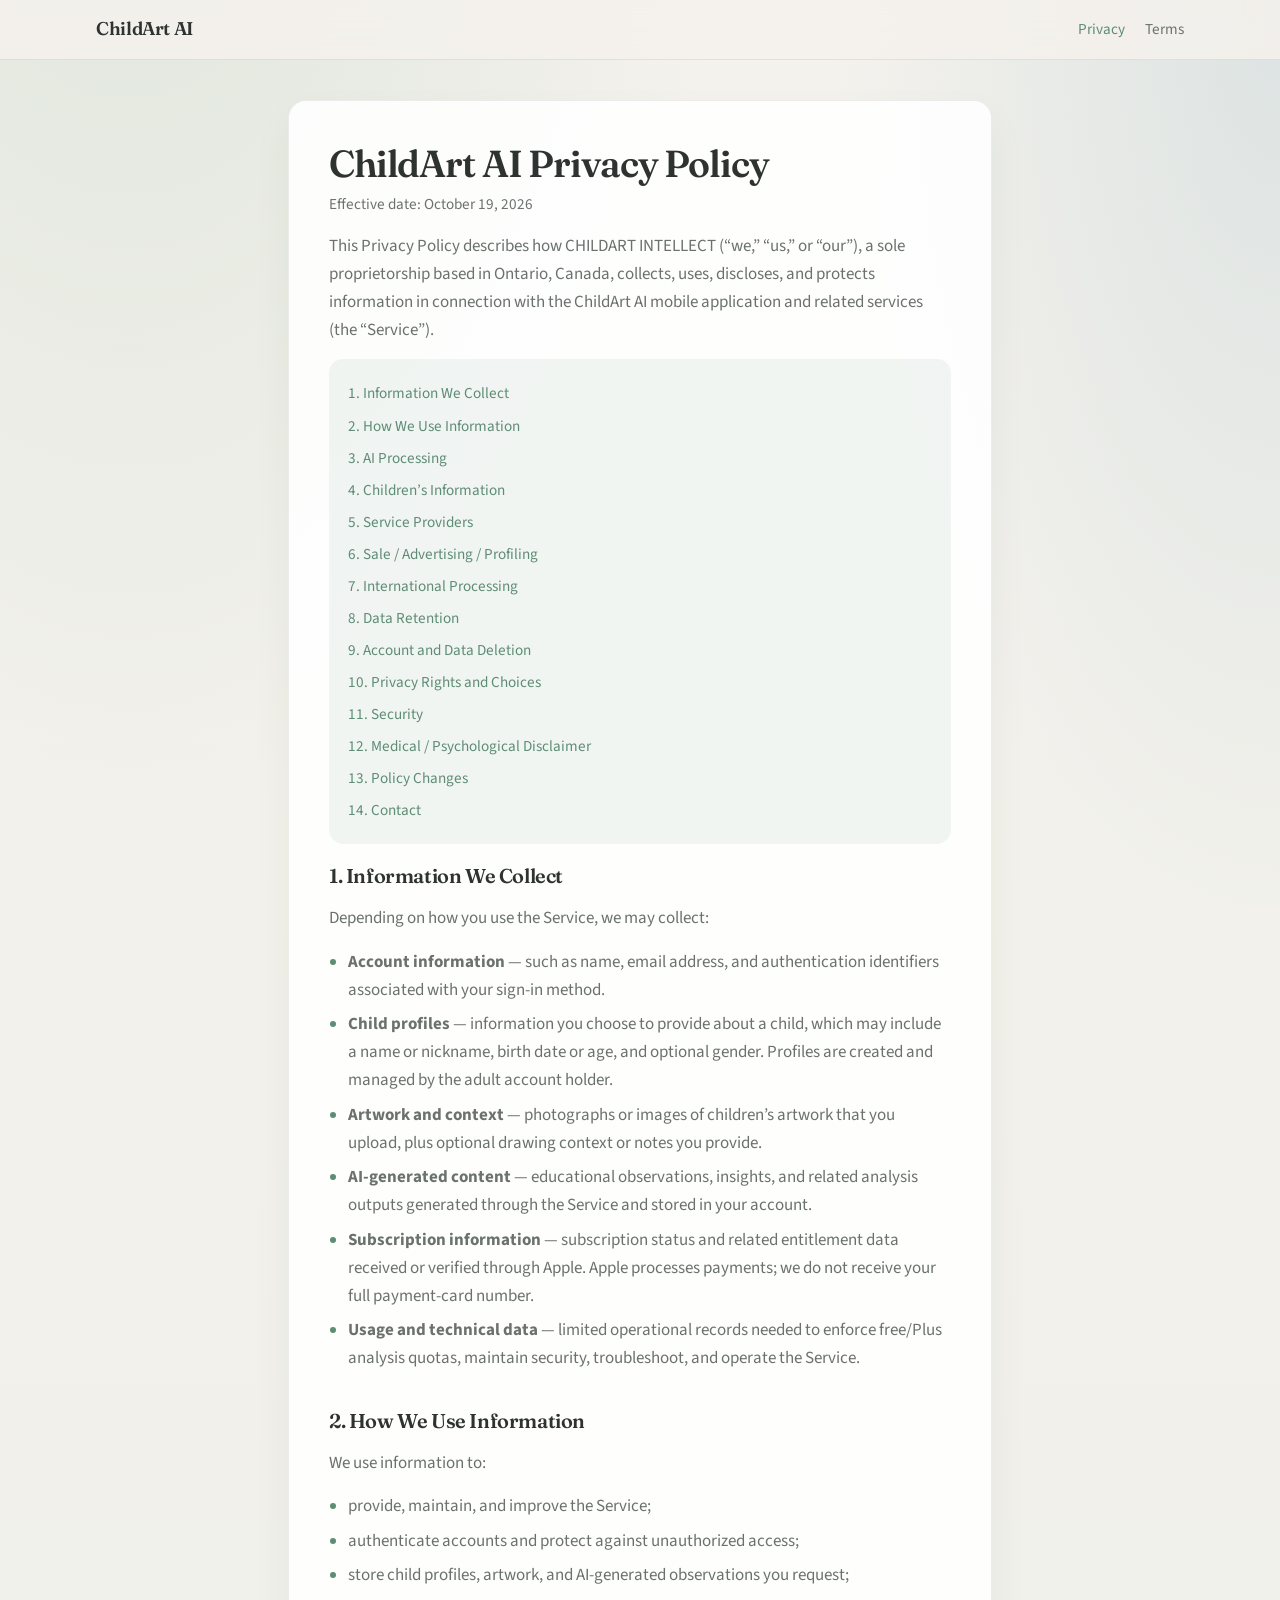
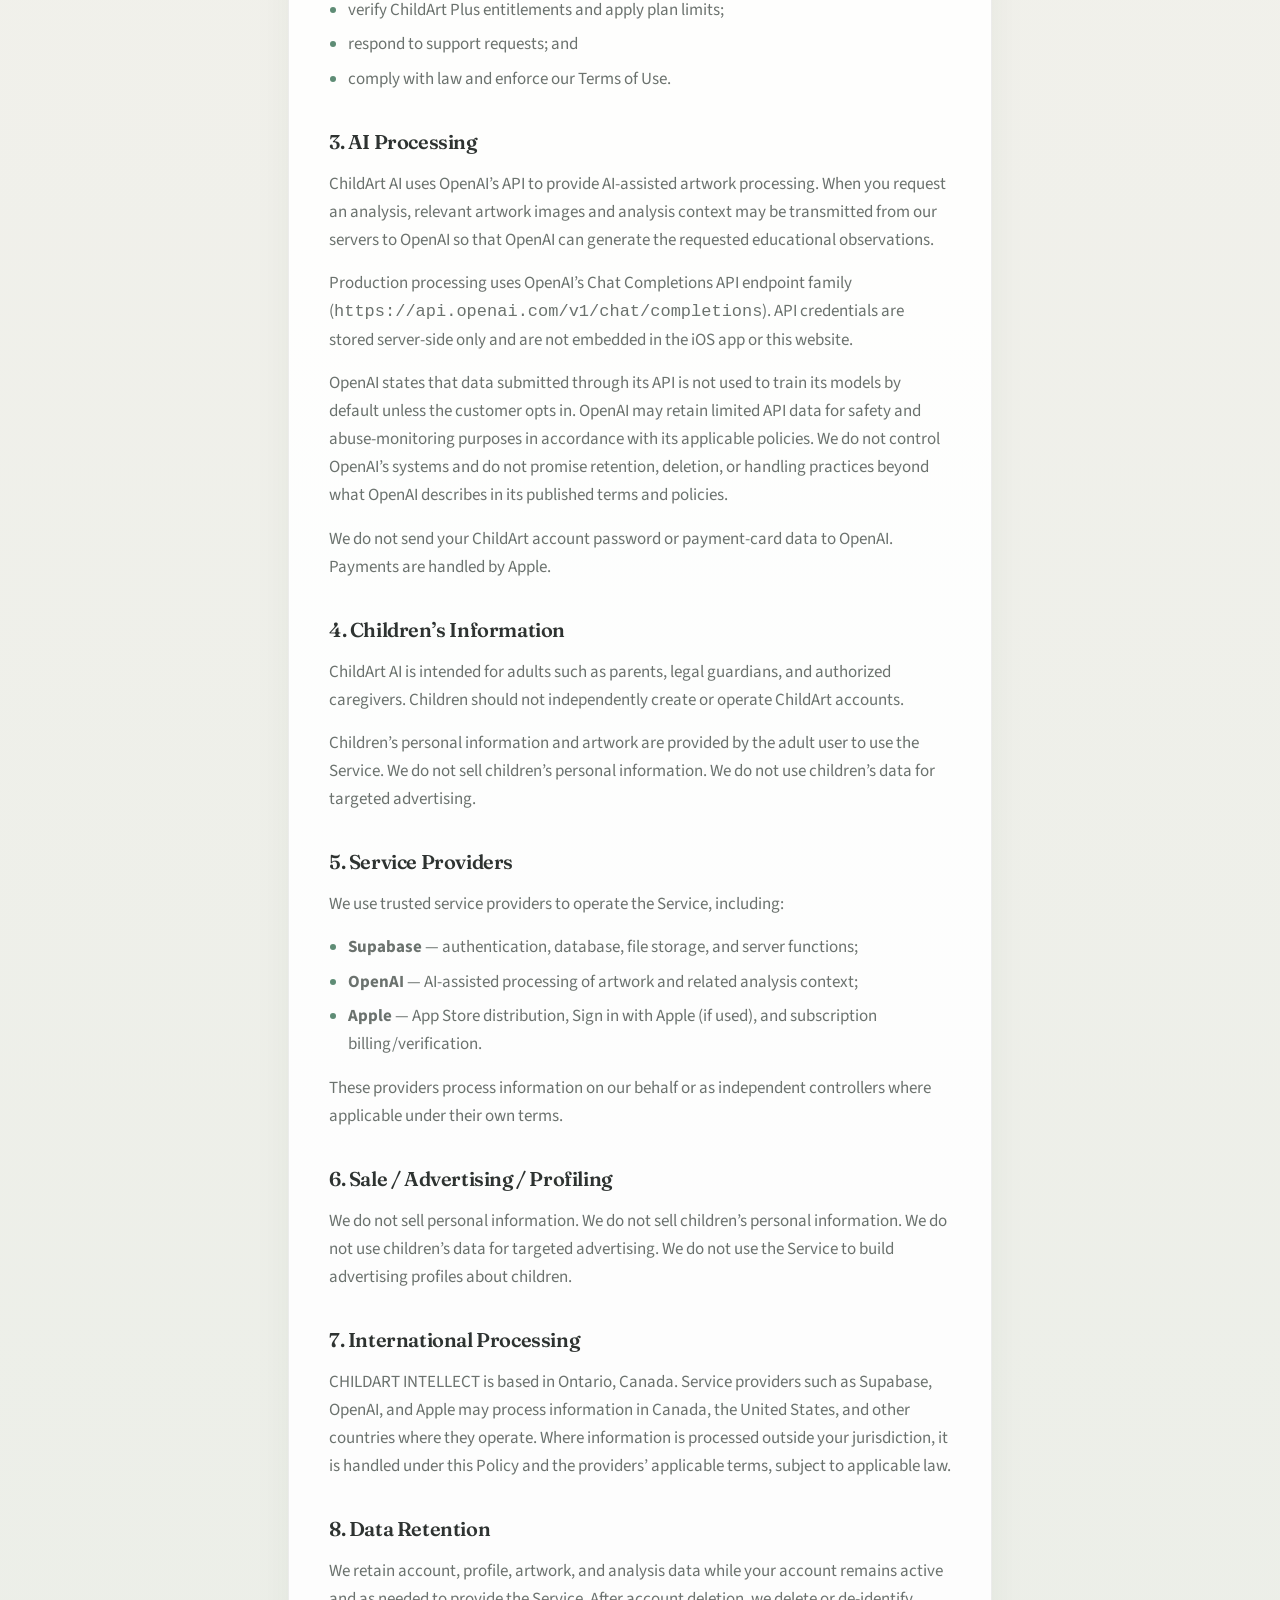
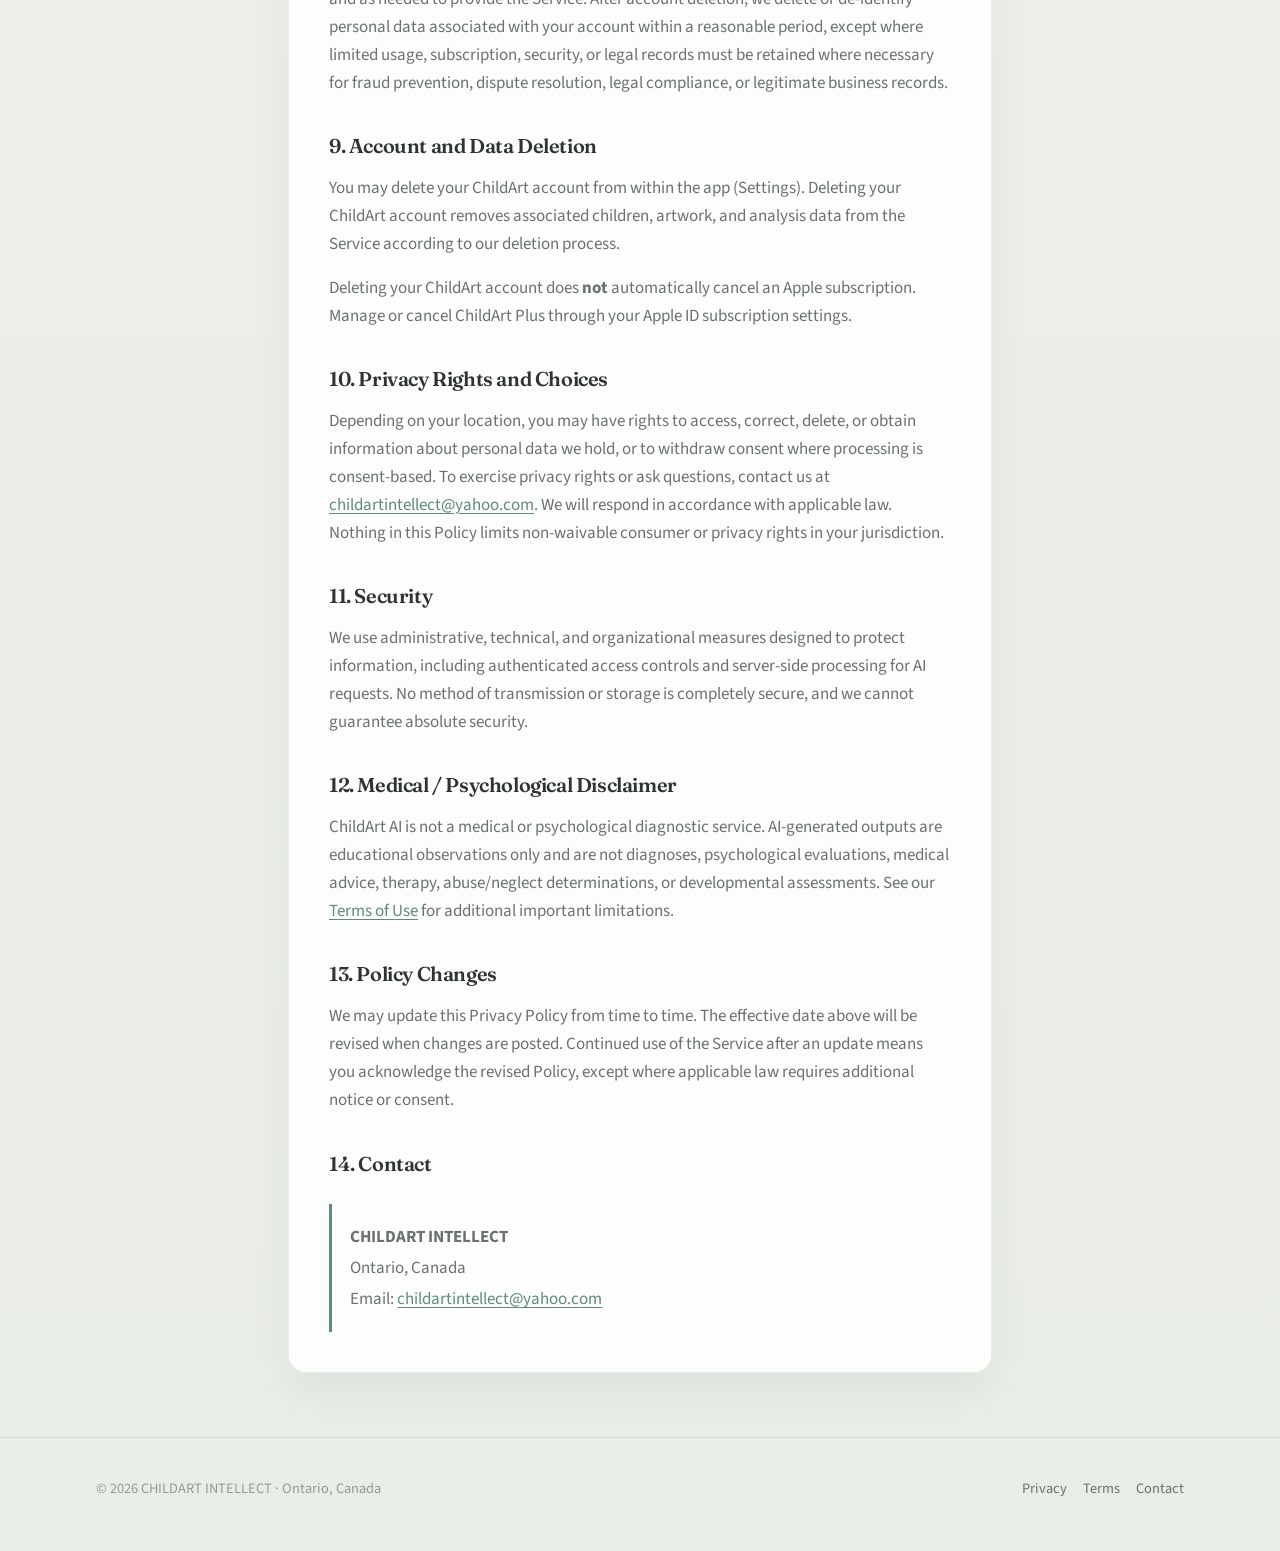
==== privacy/index.html @ 71ee4434 "Add production Privacy Policy and Terms of Use pages. Static site for childartintellect.com legal UR" ====
<!DOCTYPE html>
<html lang="en">
<head>
  <meta charset="utf-8">
  <meta name="viewport" content="width=device-width, initial-scale=1">
  <title>ChildArt AI Privacy Policy</title>
  <meta name="description" content="Privacy Policy for ChildArt AI, operated by CHILDART INTELLECT in Ontario, Canada.">
  <link rel="canonical" href="https://www.childartintellect.com/privacy">
  <link rel="preconnect" href="https://fonts.googleapis.com">
  <link rel="preconnect" href="https://fonts.gstatic.com" crossorigin>
  <link href="https://fonts.googleapis.com/css2?family=Fraunces:opsz,wght@9..144,500;9..144,600&family=Source+Sans+3:wght@400;500;600&display=swap" rel="stylesheet">
  <link rel="stylesheet" href="/styles.css">
</head>
<body>
  <header class="site-header">
    <div class="site-header__inner">
      <a class="brand" href="/">ChildArt AI</a>
      <nav class="nav" aria-label="Primary">
        <a href="/privacy" aria-current="page">Privacy</a>
        <a href="/terms">Terms</a>
      </nav>
    </div>
  </header>

  <main class="page">
    <article class="legal-card">
      <h1>ChildArt AI Privacy Policy</h1>
      <p class="effective-date">Effective date: October 19, 2026</p>
      <p class="lead">
        This Privacy Policy describes how CHILDART INTELLECT (“we,” “us,” or “our”), a sole proprietorship
        based in Ontario, Canada, collects, uses, discloses, and protects information in connection with
        the ChildArt AI mobile application and related services (the “Service”).
      </p>

      <ul class="toc">
        <li><a href="#collect">1. Information We Collect</a></li>
        <li><a href="#use">2. How We Use Information</a></li>
        <li><a href="#ai">3. AI Processing</a></li>
        <li><a href="#children">4. Children’s Information</a></li>
        <li><a href="#providers">5. Service Providers</a></li>
        <li><a href="#sale">6. Sale / Advertising / Profiling</a></li>
        <li><a href="#international">7. International Processing</a></li>
        <li><a href="#retention">8. Data Retention</a></li>
        <li><a href="#deletion">9. Account and Data Deletion</a></li>
        <li><a href="#rights">10. Privacy Rights and Choices</a></li>
        <li><a href="#security">11. Security</a></li>
        <li><a href="#disclaimer">12. Medical / Psychological Disclaimer</a></li>
        <li><a href="#changes">13. Policy Changes</a></li>
        <li><a href="#contact">14. Contact</a></li>
      </ul>

      <h2 id="collect">1. Information We Collect</h2>
      <p>Depending on how you use the Service, we may collect:</p>
      <ul>
        <li><strong>Account information</strong> — such as name, email address, and authentication identifiers associated with your sign-in method.</li>
        <li><strong>Child profiles</strong> — information you choose to provide about a child, which may include a name or nickname, birth date or age, and optional gender. Profiles are created and managed by the adult account holder.</li>
        <li><strong>Artwork and context</strong> — photographs or images of children’s artwork that you upload, plus optional drawing context or notes you provide.</li>
        <li><strong>AI-generated content</strong> — educational observations, insights, and related analysis outputs generated through the Service and stored in your account.</li>
        <li><strong>Subscription information</strong> — subscription status and related entitlement data received or verified through Apple. Apple processes payments; we do not receive your full payment-card number.</li>
        <li><strong>Usage and technical data</strong> — limited operational records needed to enforce free/Plus analysis quotas, maintain security, troubleshoot, and operate the Service.</li>
      </ul>

      <h2 id="use">2. How We Use Information</h2>
      <p>We use information to:</p>
      <ul>
        <li>provide, maintain, and improve the Service;</li>
        <li>authenticate accounts and protect against unauthorized access;</li>
        <li>store child profiles, artwork, and AI-generated observations you request;</li>
        <li>verify ChildArt Plus entitlements and apply plan limits;</li>
        <li>respond to support requests; and</li>
        <li>comply with law and enforce our Terms of Use.</li>
      </ul>

      <h2 id="ai">3. AI Processing</h2>
      <p>
        ChildArt AI uses OpenAI’s API to provide AI-assisted artwork processing. When you request an analysis,
        relevant artwork images and analysis context may be transmitted from our servers to OpenAI so that
        OpenAI can generate the requested educational observations.
      </p>
      <p>
        Production processing uses OpenAI’s Chat Completions API endpoint family
        (<code>https://api.openai.com/v1/chat/completions</code>). API credentials are stored server-side only
        and are not embedded in the iOS app or this website.
      </p>
      <p>
        OpenAI states that data submitted through its API is not used to train its models by default unless
        the customer opts in. OpenAI may retain limited API data for safety and abuse-monitoring purposes in
        accordance with its applicable policies. We do not control OpenAI’s systems and do not promise
        retention, deletion, or handling practices beyond what OpenAI describes in its published terms and policies.
      </p>
      <p>
        We do not send your ChildArt account password or payment-card data to OpenAI. Payments are handled by Apple.
      </p>

      <h2 id="children">4. Children’s Information</h2>
      <p>
        ChildArt AI is intended for adults such as parents, legal guardians, and authorized caregivers.
        Children should not independently create or operate ChildArt accounts.
      </p>
      <p>
        Children’s personal information and artwork are provided by the adult user to use the Service.
        We do not sell children’s personal information. We do not use children’s data for targeted advertising.
      </p>

      <h2 id="providers">5. Service Providers</h2>
      <p>We use trusted service providers to operate the Service, including:</p>
      <ul>
        <li><strong>Supabase</strong> — authentication, database, file storage, and server functions;</li>
        <li><strong>OpenAI</strong> — AI-assisted processing of artwork and related analysis context;</li>
        <li><strong>Apple</strong> — App Store distribution, Sign in with Apple (if used), and subscription billing/verification.</li>
      </ul>
      <p>These providers process information on our behalf or as independent controllers where applicable under their own terms.</p>

      <h2 id="sale">6. Sale / Advertising / Profiling</h2>
      <p>
        We do not sell personal information. We do not sell children’s personal information.
        We do not use children’s data for targeted advertising.
        We do not use the Service to build advertising profiles about children.
      </p>

      <h2 id="international">7. International Processing</h2>
      <p>
        CHILDART INTELLECT is based in Ontario, Canada. Service providers such as Supabase, OpenAI, and Apple
        may process information in Canada, the United States, and other countries where they operate.
        Where information is processed outside your jurisdiction, it is handled under this Policy and the
        providers’ applicable terms, subject to applicable law.
      </p>

      <h2 id="retention">8. Data Retention</h2>
      <p>
        We retain account, profile, artwork, and analysis data while your account remains active and as needed
        to provide the Service. After account deletion, we delete or de-identify personal data associated with
        your account within a reasonable period, except where limited usage, subscription, security, or legal
        records must be retained where necessary for fraud prevention, dispute resolution, legal compliance,
        or legitimate business records.
      </p>

      <h2 id="deletion">9. Account and Data Deletion</h2>
      <p>
        You may delete your ChildArt account from within the app (Settings). Deleting your ChildArt account
        removes associated children, artwork, and analysis data from the Service according to our deletion process.
      </p>
      <p>
        Deleting your ChildArt account does <strong>not</strong> automatically cancel an Apple subscription.
        Manage or cancel ChildArt Plus through your Apple ID subscription settings.
      </p>

      <h2 id="rights">10. Privacy Rights and Choices</h2>
      <p>
        Depending on your location, you may have rights to access, correct, delete, or obtain information about
        personal data we hold, or to withdraw consent where processing is consent-based. To exercise privacy
        rights or ask questions, contact us at
        <a href="mailto:childartintellect@yahoo.com">childartintellect@yahoo.com</a>.
        We will respond in accordance with applicable law. Nothing in this Policy limits non-waivable consumer
        or privacy rights in your jurisdiction.
      </p>

      <h2 id="security">11. Security</h2>
      <p>
        We use administrative, technical, and organizational measures designed to protect information,
        including authenticated access controls and server-side processing for AI requests.
        No method of transmission or storage is completely secure, and we cannot guarantee absolute security.
      </p>

      <h2 id="disclaimer">12. Medical / Psychological Disclaimer</h2>
      <p>
        ChildArt AI is not a medical or psychological diagnostic service. AI-generated outputs are educational
        observations only and are not diagnoses, psychological evaluations, medical advice, therapy,
        abuse/neglect determinations, or developmental assessments. See our
        <a href="/terms">Terms of Use</a> for additional important limitations.
      </p>

      <h2 id="changes">13. Policy Changes</h2>
      <p>
        We may update this Privacy Policy from time to time. The effective date above will be revised when
        changes are posted. Continued use of the Service after an update means you acknowledge the revised Policy,
        except where applicable law requires additional notice or consent.
      </p>

      <h2 id="contact">14. Contact</h2>
      <div class="contact-box">
        <p><strong>CHILDART INTELLECT</strong></p>
        <p>Ontario, Canada</p>
        <p>Email: <a href="mailto:childartintellect@yahoo.com">childartintellect@yahoo.com</a></p>
      </div>
    </article>
  </main>

  <footer class="site-footer">
    <div class="site-footer__inner">
      <p>© 2026 CHILDART INTELLECT · Ontario, Canada</p>
      <nav aria-label="Legal">
        <a href="/privacy">Privacy</a>
        <a href="/terms">Terms</a>
        <a href="mailto:childartintellect@yahoo.com">Contact</a>
      </nav>
    </div>
  </footer>
</body>
</html>
---- styles.css ----
:root {
  --bg-top: #f5f2ed;
  --bg-bottom: #e8ede6;
  --ink: #2e3331;
  --ink-secondary: #6b726e;
  --ink-tertiary: #949a96;
  --sage: #5e8c75;
  --sage-soft: #b8d1bf;
  --surface: rgba(255, 255, 255, 0.88);
  --divider: rgba(0, 0, 0, 0.07);
  --max: 44rem;
  --radius: 1.125rem;
}

*,
*::before,
*::after {
  box-sizing: border-box;
}

html {
  scroll-behavior: smooth;
}

body {
  margin: 0;
  min-height: 100vh;
  color: var(--ink);
  font-family: "Source Sans 3", "Segoe UI", sans-serif;
  font-size: 1.0625rem;
  line-height: 1.65;
  background:
    radial-gradient(ellipse 90% 50% at 10% -10%, rgba(184, 209, 191, 0.45), transparent 55%),
    radial-gradient(ellipse 70% 40% at 100% 0%, rgba(158, 189, 198, 0.28), transparent 50%),
    linear-gradient(180deg, var(--bg-top), var(--bg-bottom));
}

a {
  color: var(--sage);
  text-underline-offset: 0.15em;
}

a:hover {
  color: #4a735e;
}

.site-header {
  position: sticky;
  top: 0;
  z-index: 20;
  backdrop-filter: blur(14px);
  background: rgba(245, 242, 237, 0.86);
  border-bottom: 1px solid var(--divider);
}

.site-header__inner,
.site-footer__inner,
.page {
  width: min(100% - 2rem, 68rem);
  margin-inline: auto;
}

.site-header__inner {
  display: flex;
  align-items: center;
  justify-content: space-between;
  gap: 1rem;
  padding: 0.9rem 0;
}

.brand {
  font-family: "Fraunces", Georgia, serif;
  font-weight: 600;
  font-size: 1.15rem;
  color: var(--ink);
  text-decoration: none;
  letter-spacing: -0.02em;
}

.nav {
  display: flex;
  flex-wrap: wrap;
  gap: 0.85rem 1.25rem;
  font-size: 0.95rem;
}

.nav a {
  text-decoration: none;
  color: var(--ink-secondary);
}

.nav a[aria-current="page"],
.nav a:hover {
  color: var(--sage);
}

.page {
  padding: 2.5rem 0 4rem;
}

.legal-card {
  max-width: var(--max);
  margin: 0 auto;
  padding: clamp(1.5rem, 4vw, 2.5rem);
  background: var(--surface);
  border: 1px solid var(--divider);
  border-radius: var(--radius);
  box-shadow: 0 18px 40px rgba(46, 51, 49, 0.05);
}

.legal-card h1 {
  margin: 0 0 0.35rem;
  font-family: "Fraunces", Georgia, serif;
  font-size: clamp(1.75rem, 4vw, 2.35rem);
  font-weight: 600;
  letter-spacing: -0.03em;
  line-height: 1.2;
}

.effective-date {
  margin: 0 0 1.75rem;
  color: var(--ink-tertiary);
  font-size: 0.95rem;
}

.lead {
  margin: 0 0 1.75rem;
  color: var(--ink-secondary);
}

.legal-card h2 {
  margin: 2rem 0 0.75rem;
  font-family: "Fraunces", Georgia, serif;
  font-size: 1.25rem;
  font-weight: 600;
  letter-spacing: -0.02em;
}

.legal-card h2:first-of-type {
  margin-top: 0;
}

.legal-card p,
.legal-card ul {
  margin: 0 0 0.95rem;
  color: var(--ink-secondary);
}

.legal-card ul {
  padding-left: 1.2rem;
}

.legal-card li {
  margin-bottom: 0.4rem;
}

.legal-card li::marker {
  color: var(--sage);
}

.toc {
  margin: 0 0 1.75rem;
  padding: 1rem 1.1rem;
  list-style: none;
  background: rgba(94, 140, 117, 0.08);
  border-radius: 0.9rem;
}

.toc li {
  margin: 0.25rem 0;
}

.toc a {
  text-decoration: none;
  font-size: 0.95rem;
}

.contact-box {
  margin-top: 1.5rem;
  padding: 1rem 1.15rem;
  border-left: 3px solid var(--sage);
  background: rgba(255, 255, 255, 0.55);
  border-radius: 0 0.75rem 0.75rem 0;
}

.contact-box p {
  margin: 0.2rem 0;
}

.home-hero {
  max-width: 36rem;
  margin: 3rem auto 2rem;
  text-align: center;
}

.home-hero h1 {
  margin: 0 0 0.75rem;
  font-family: "Fraunces", Georgia, serif;
  font-size: clamp(2rem, 5vw, 2.75rem);
  letter-spacing: -0.03em;
}

.home-hero p {
  margin: 0 0 1.5rem;
  color: var(--ink-secondary);
}

.home-links {
  display: grid;
  gap: 1rem;
  max-width: 28rem;
  margin: 0 auto 3rem;
}

.home-link {
  display: block;
  padding: 1.1rem 1.25rem;
  text-decoration: none;
  color: var(--ink);
  background: var(--surface);
  border: 1px solid var(--divider);
  border-radius: var(--radius);
  transition: border-color 0.2s ease, transform 0.2s ease;
}

.home-link:hover {
  border-color: var(--sage-soft);
  transform: translateY(-1px);
}

.home-link strong {
  display: block;
  font-family: "Fraunces", Georgia, serif;
  font-size: 1.15rem;
  margin-bottom: 0.25rem;
}

.home-link span {
  color: var(--ink-secondary);
  font-size: 0.95rem;
}

.site-footer {
  border-top: 1px solid var(--divider);
  padding: 1.5rem 0 2.25rem;
  color: var(--ink-tertiary);
  font-size: 0.9rem;
}

.site-footer__inner {
  display: flex;
  flex-wrap: wrap;
  gap: 0.75rem 1.5rem;
  justify-content: space-between;
  align-items: center;
}

.site-footer nav {
  display: flex;
  gap: 1rem;
}

.site-footer a {
  text-decoration: none;
  color: var(--ink-secondary);
}

.site-footer a:hover {
  color: var(--sage);
}

@media (max-width: 640px) {
  .site-header__inner {
    flex-direction: column;
    align-items: flex-start;
  }
}
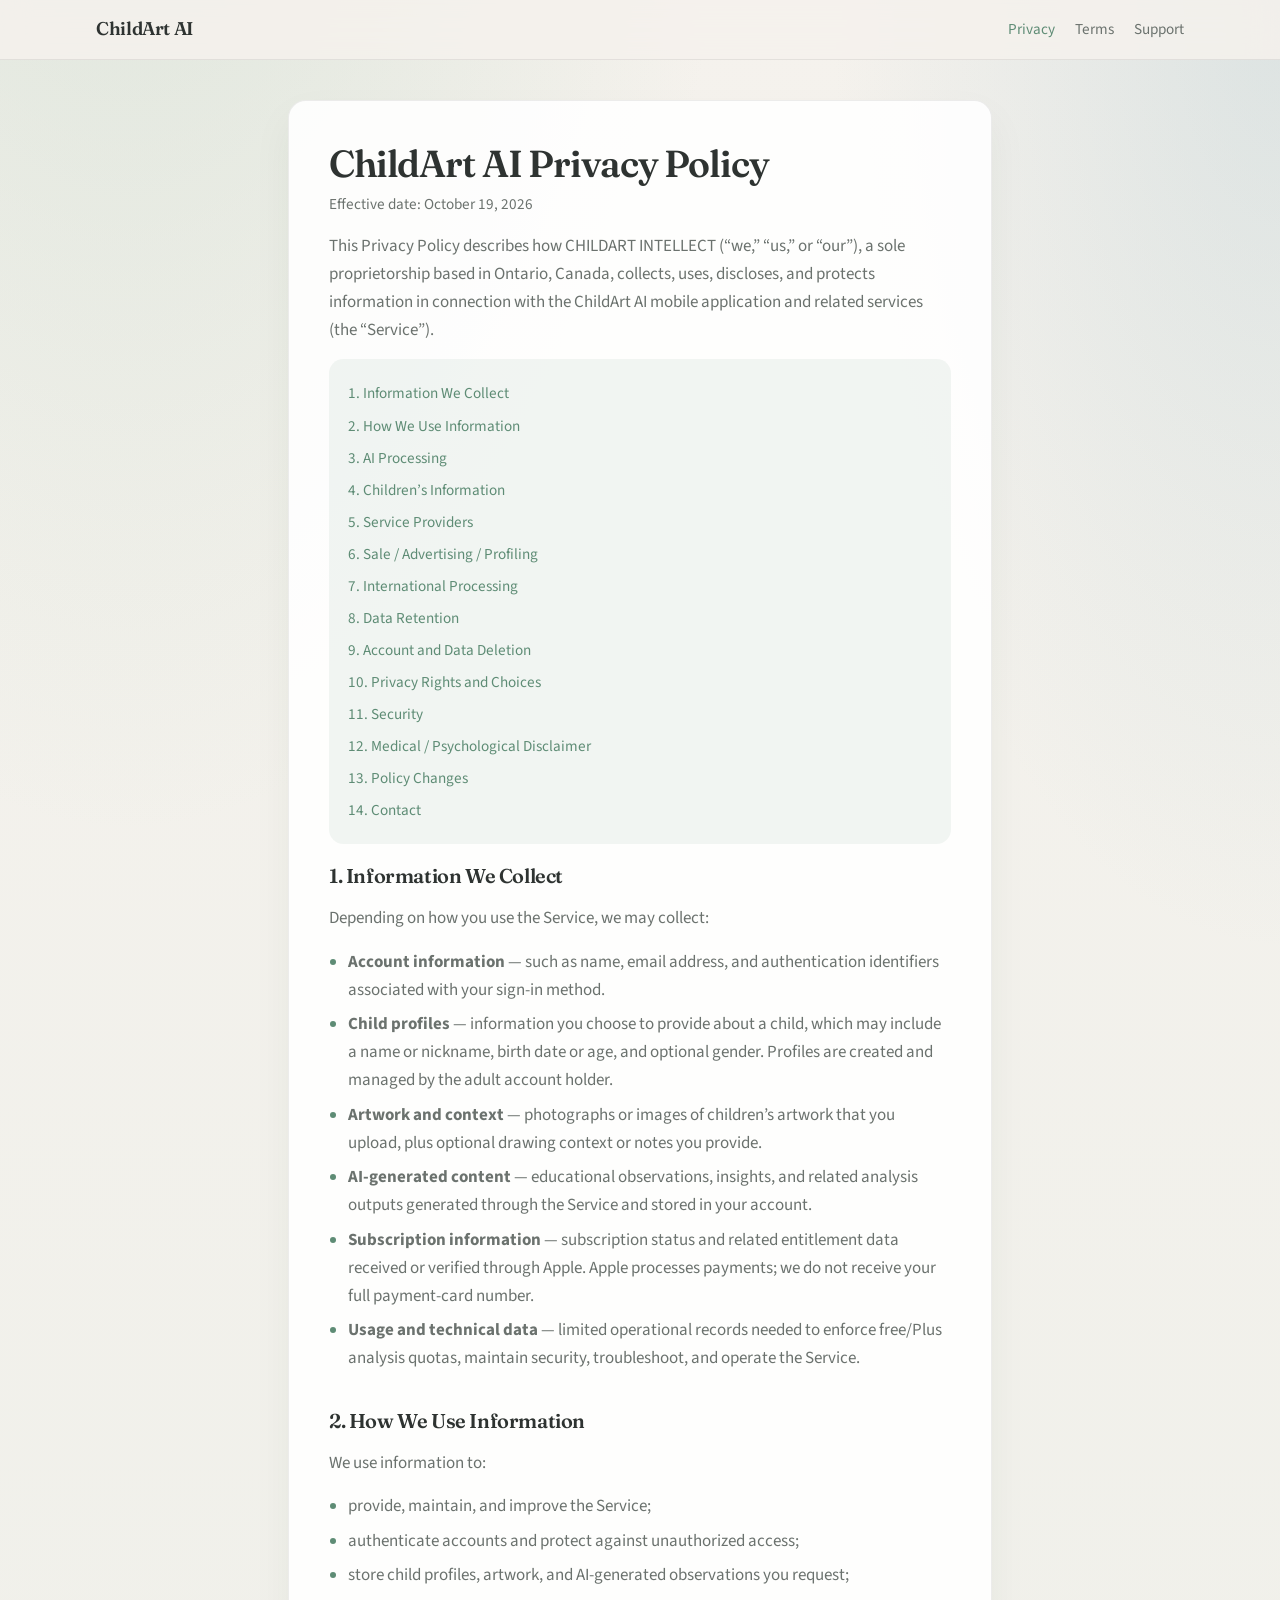
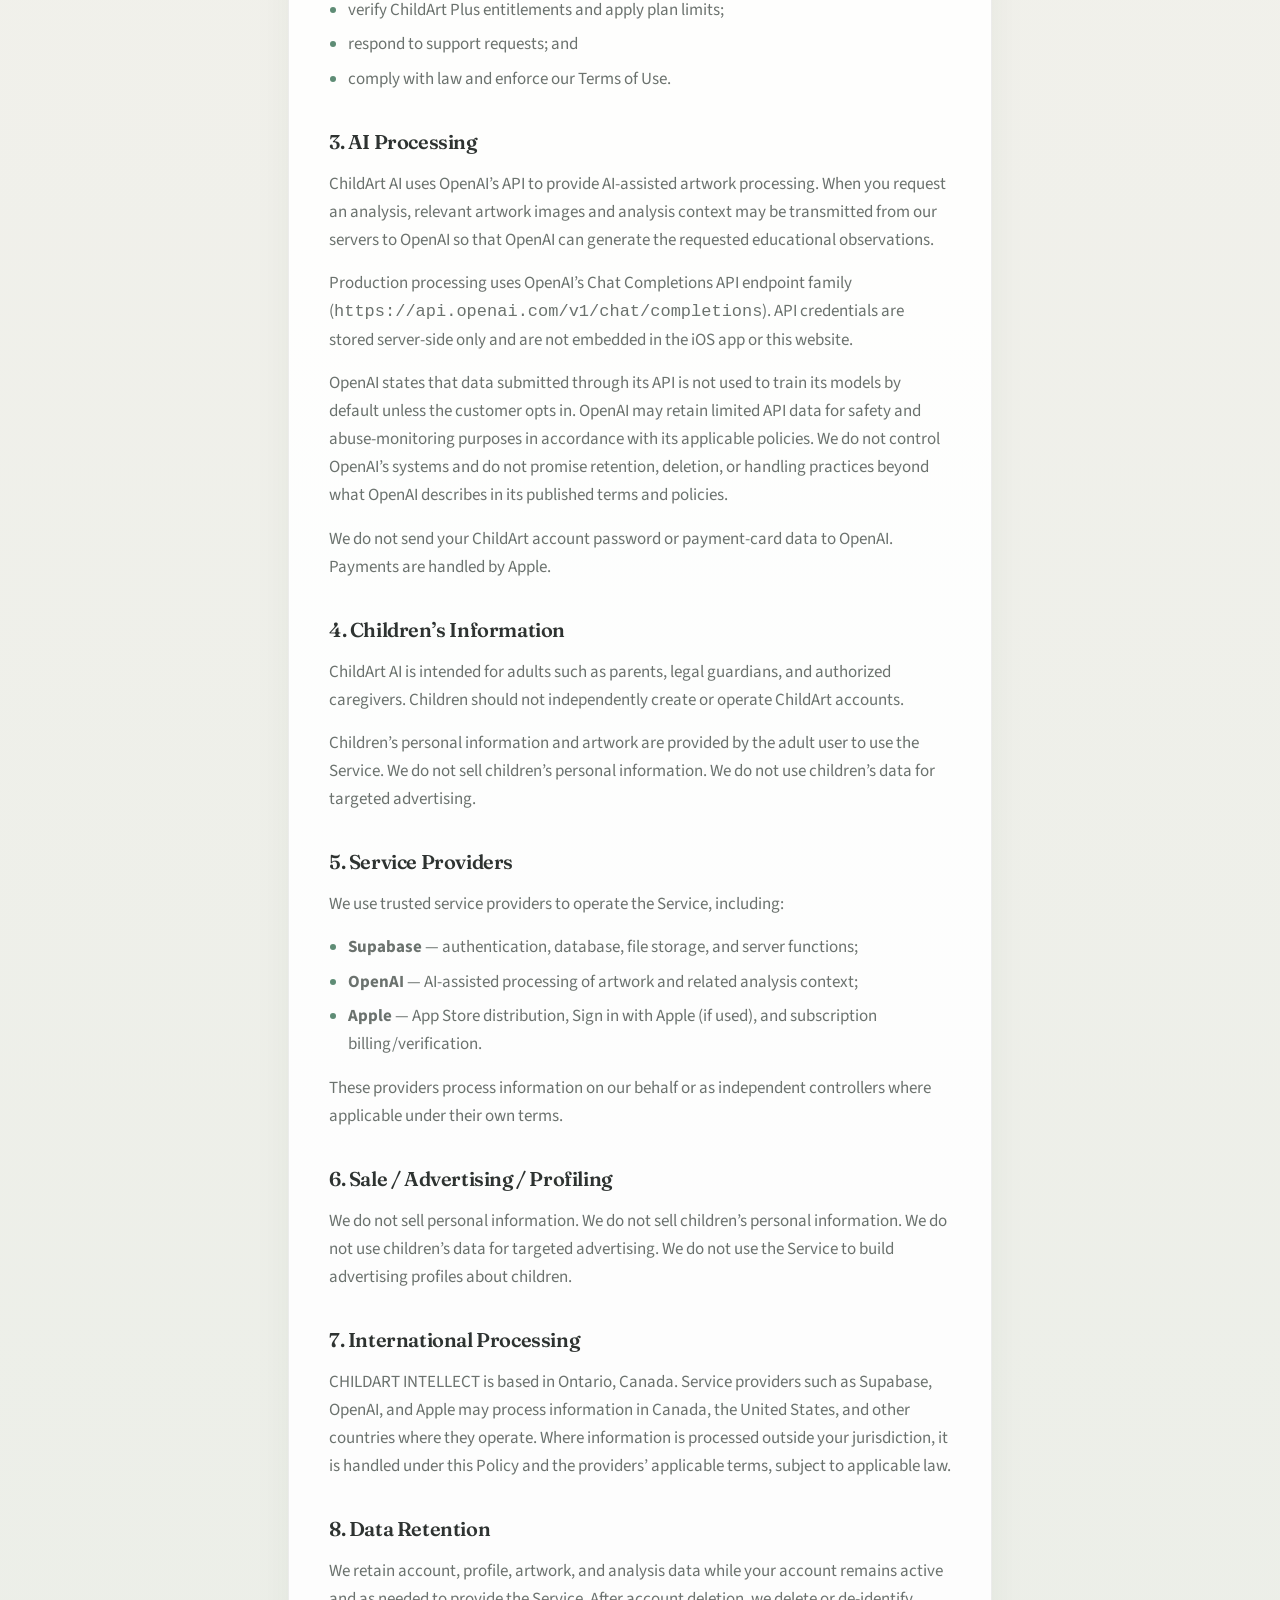
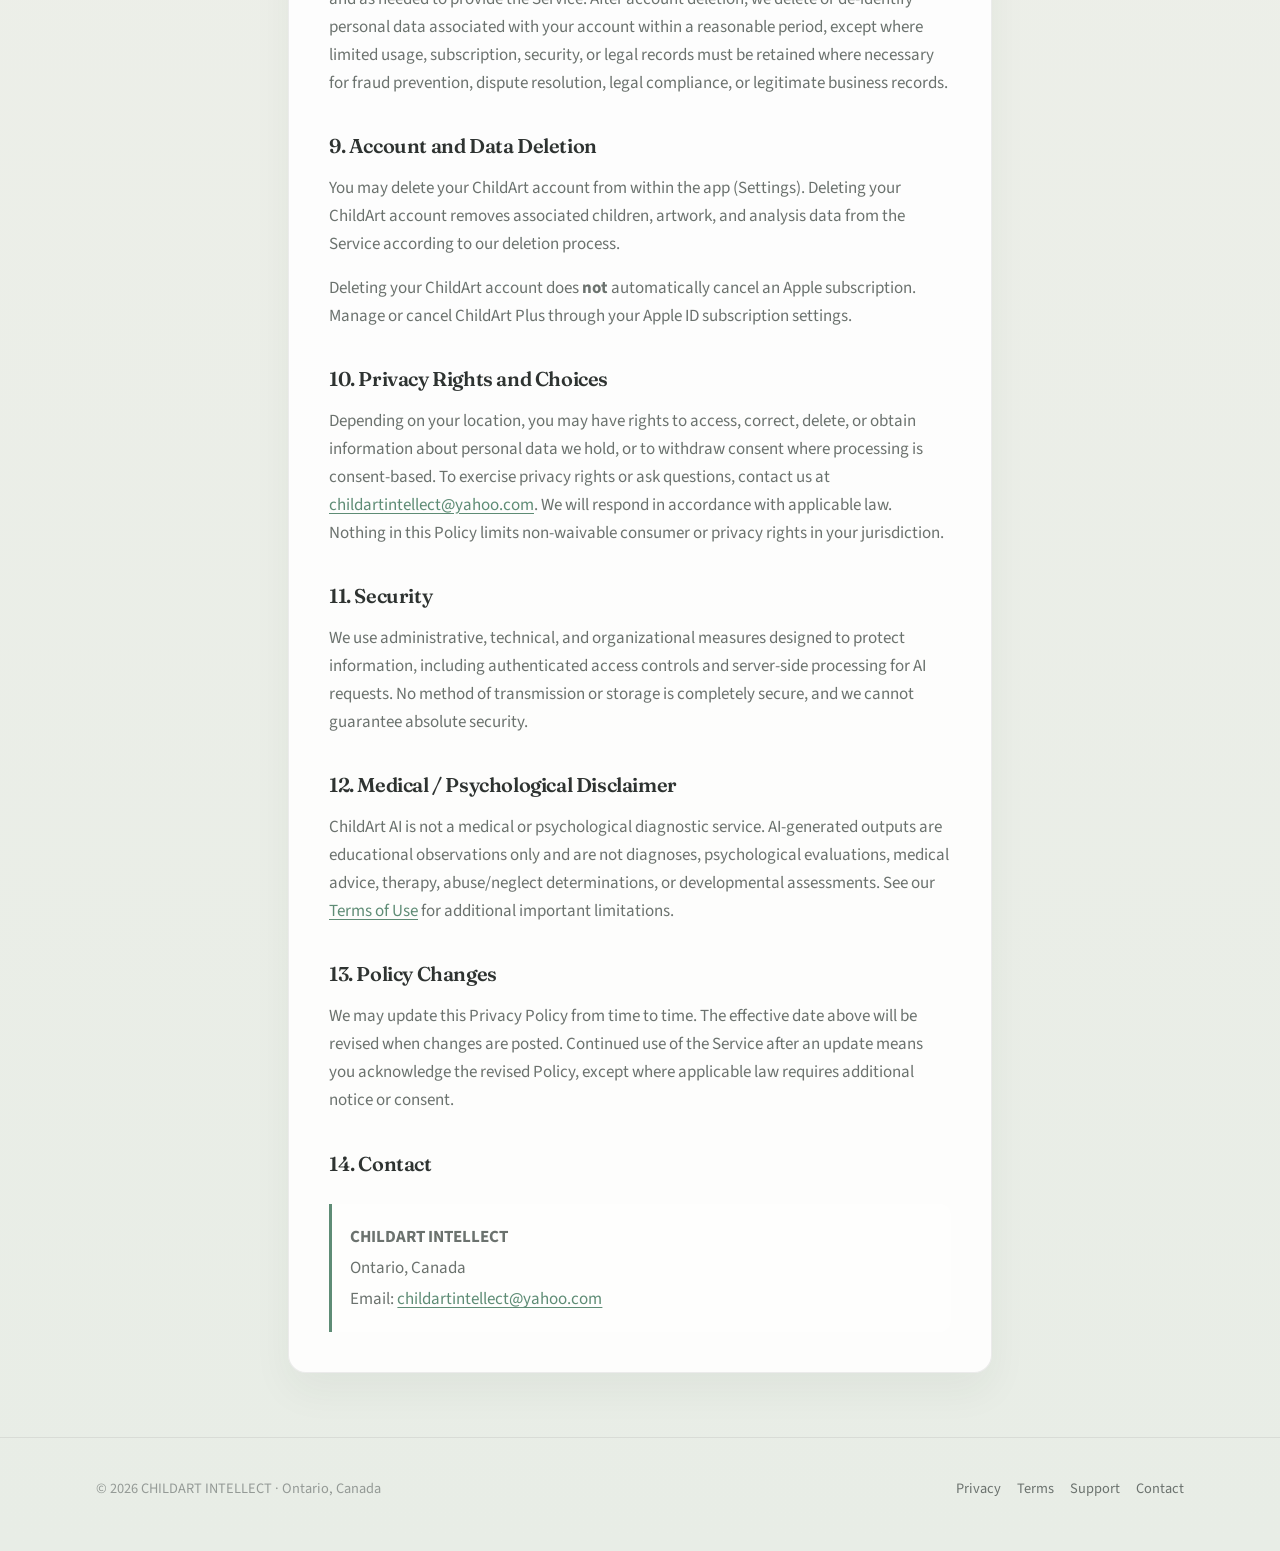
==== commit e1c5020c: "Add Support page and site-wide Support navigation. App Store support URL: https://www.childartintell" ====
--- a/privacy/index.html
+++ b/privacy/index.html
@@ -9,15 +9,16 @@
   <link rel="preconnect" href="https://fonts.googleapis.com">
   <link rel="preconnect" href="https://fonts.gstatic.com" crossorigin>
   <link href="https://fonts.googleapis.com/css2?family=Fraunces:opsz,wght@9..144,500;9..144,600&family=Source+Sans+3:wght@400;500;600&display=swap" rel="stylesheet">
-  <link rel="stylesheet" href="/styles.css">
+  <link rel="stylesheet" href="../styles.css">
 </head>
 <body>
   <header class="site-header">
     <div class="site-header__inner">
-      <a class="brand" href="/">ChildArt AI</a>
+      <a class="brand" href="../">ChildArt AI</a>
       <nav class="nav" aria-label="Primary">
-        <a href="/privacy" aria-current="page">Privacy</a>
-        <a href="/terms">Terms</a>
+        <a href="../privacy/" aria-current="page">Privacy</a>
+        <a href="../terms/">Terms</a>
+        <a href="../support/">Support</a>
       </nav>
     </div>
   </header>
@@ -167,7 +168,7 @@
         ChildArt AI is not a medical or psychological diagnostic service. AI-generated outputs are educational
         observations only and are not diagnoses, psychological evaluations, medical advice, therapy,
         abuse/neglect determinations, or developmental assessments. See our
-        <a href="/terms">Terms of Use</a> for additional important limitations.
+        <a href="../terms/">Terms of Use</a> for additional important limitations.
       </p>
 
       <h2 id="changes">13. Policy Changes</h2>
@@ -190,8 +191,9 @@
     <div class="site-footer__inner">
       <p>© 2026 CHILDART INTELLECT · Ontario, Canada</p>
       <nav aria-label="Legal">
-        <a href="/privacy">Privacy</a>
-        <a href="/terms">Terms</a>
+        <a href="../privacy/">Privacy</a>
+        <a href="../terms/">Terms</a>
+        <a href="../support/">Support</a>
         <a href="mailto:childartintellect@yahoo.com">Contact</a>
       </nav>
     </div>
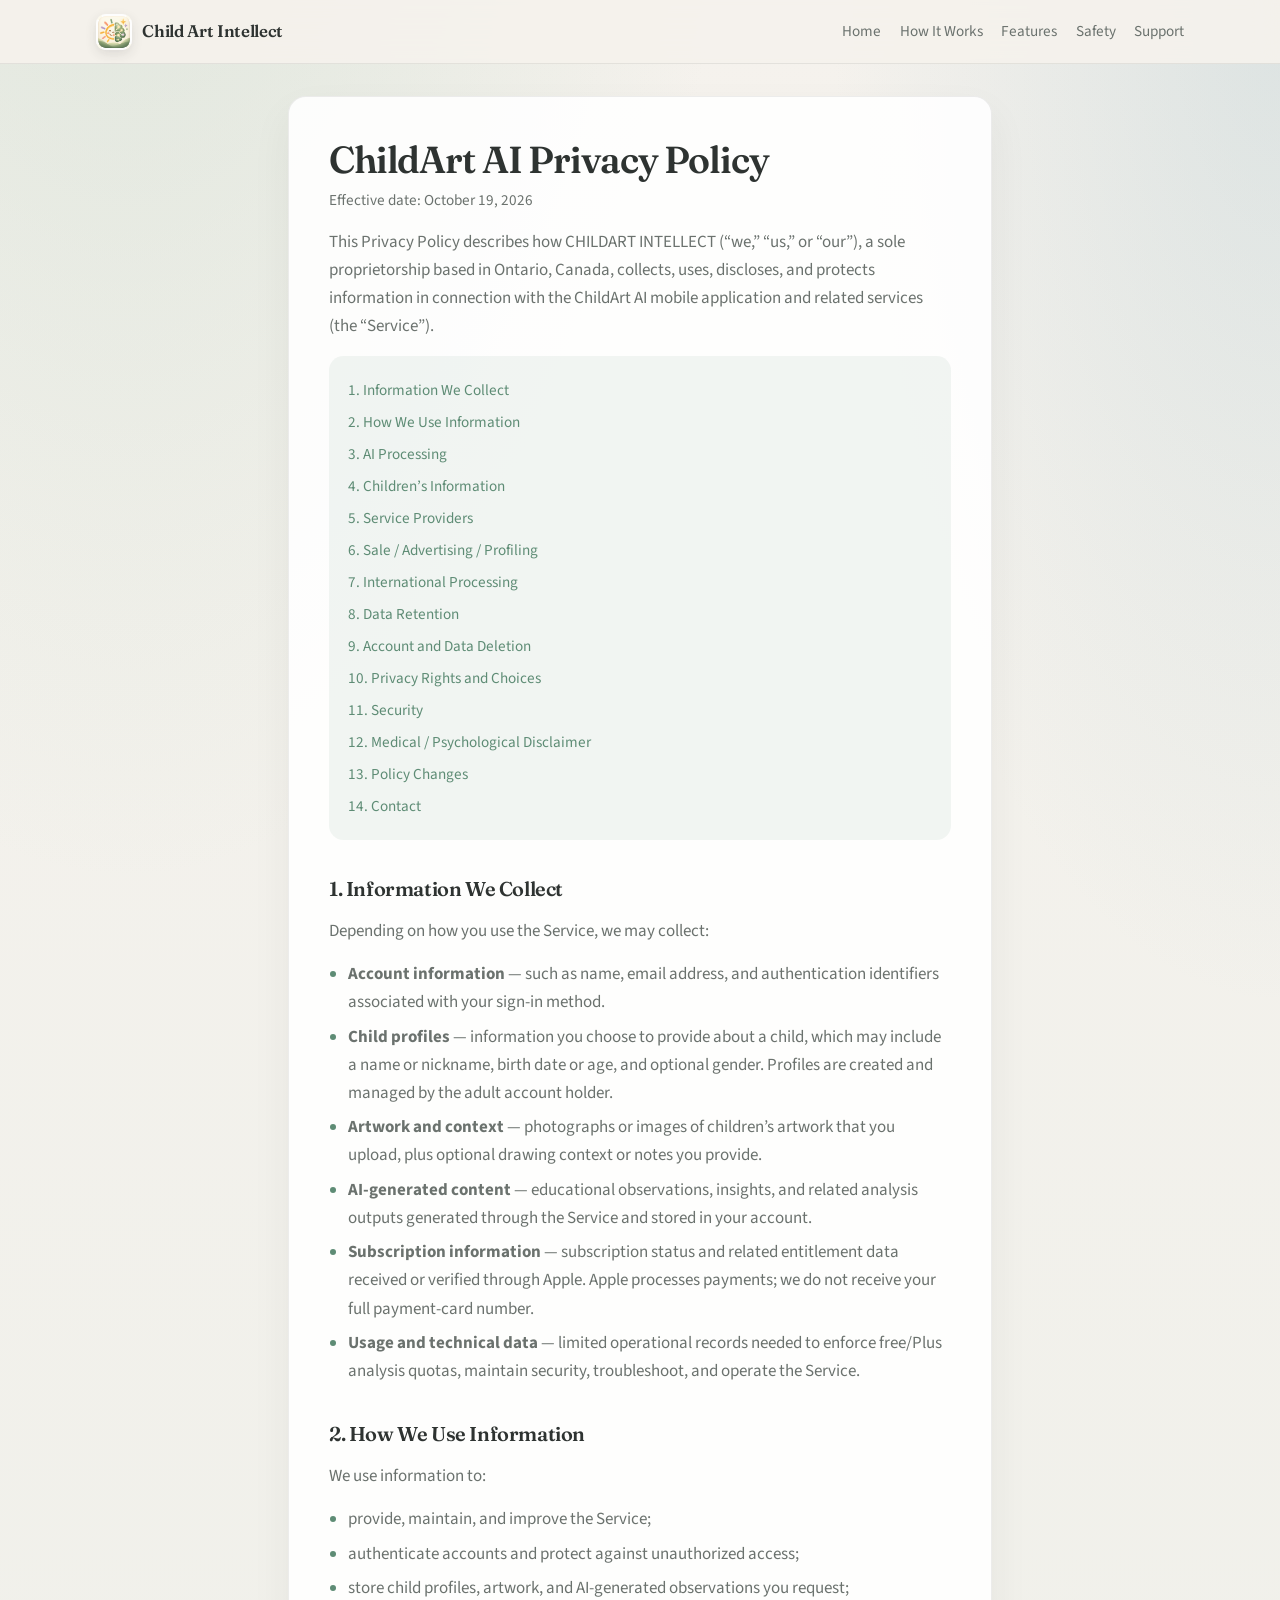
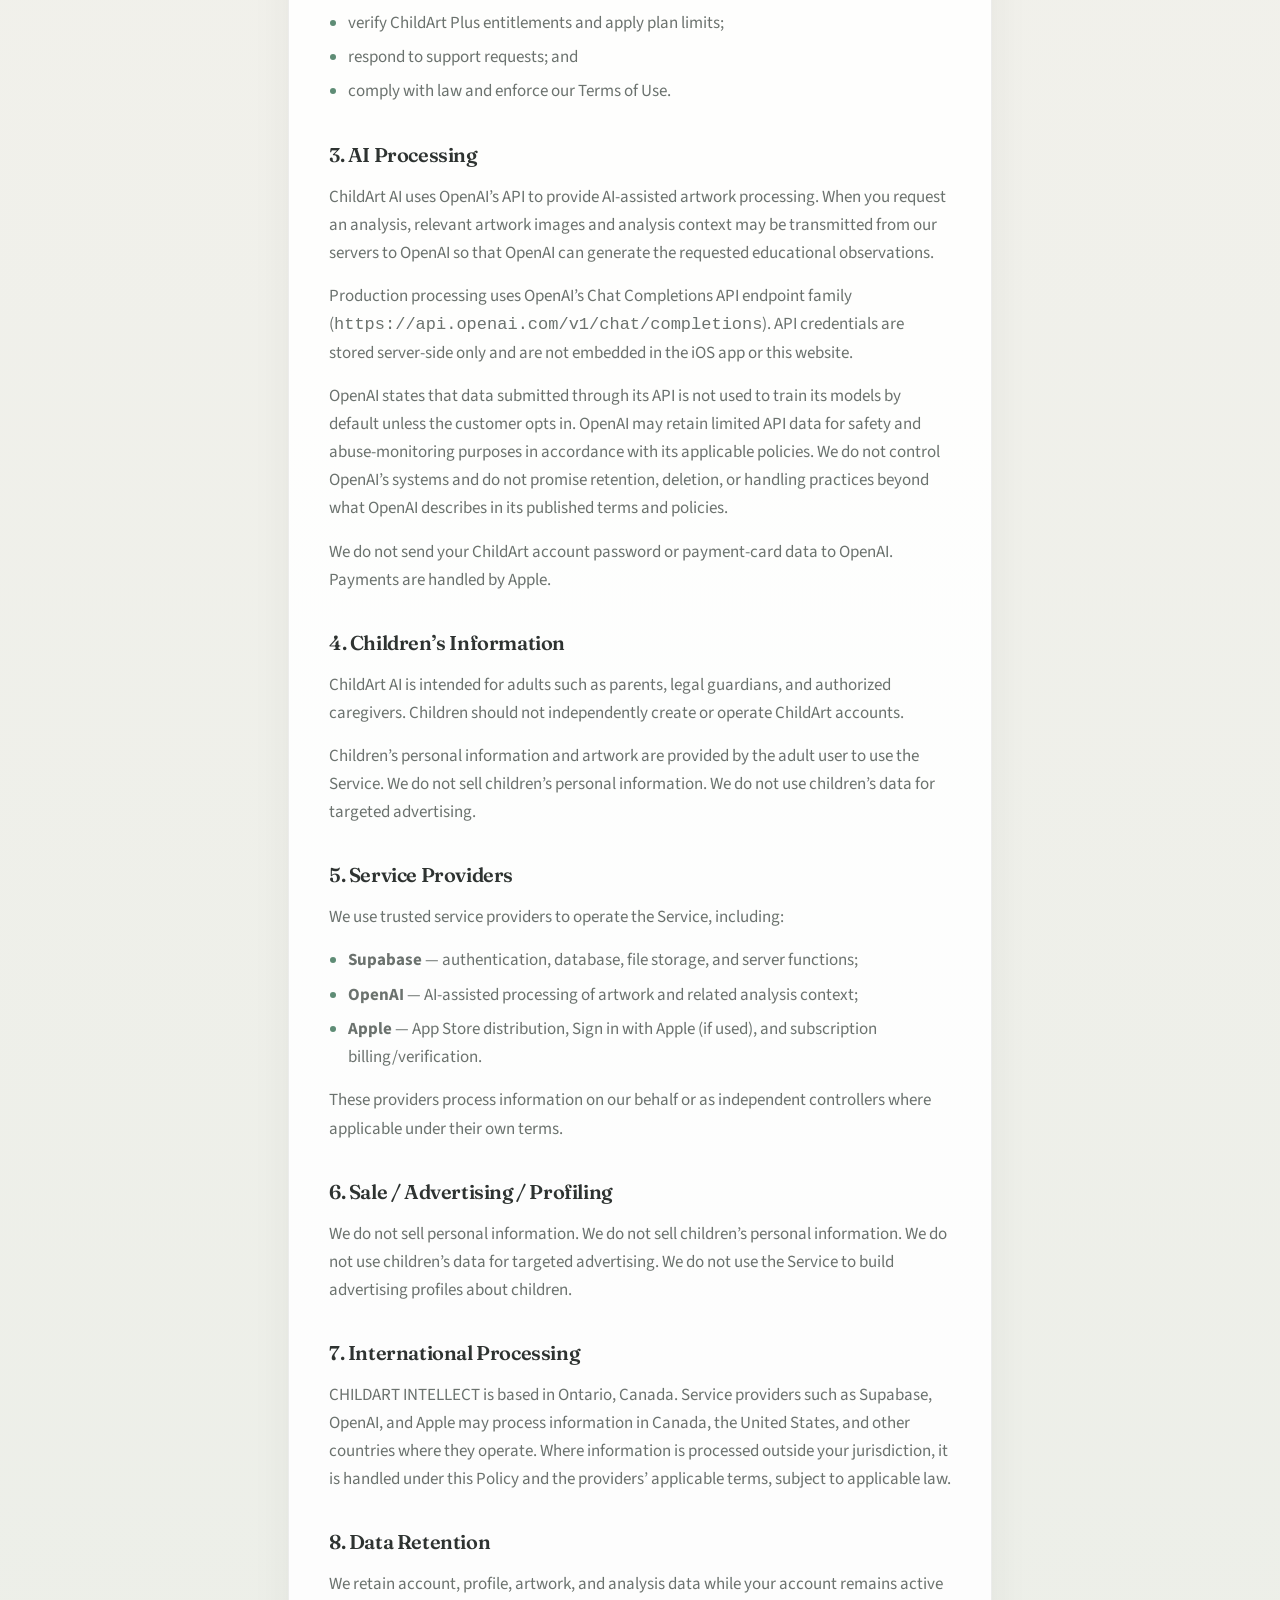
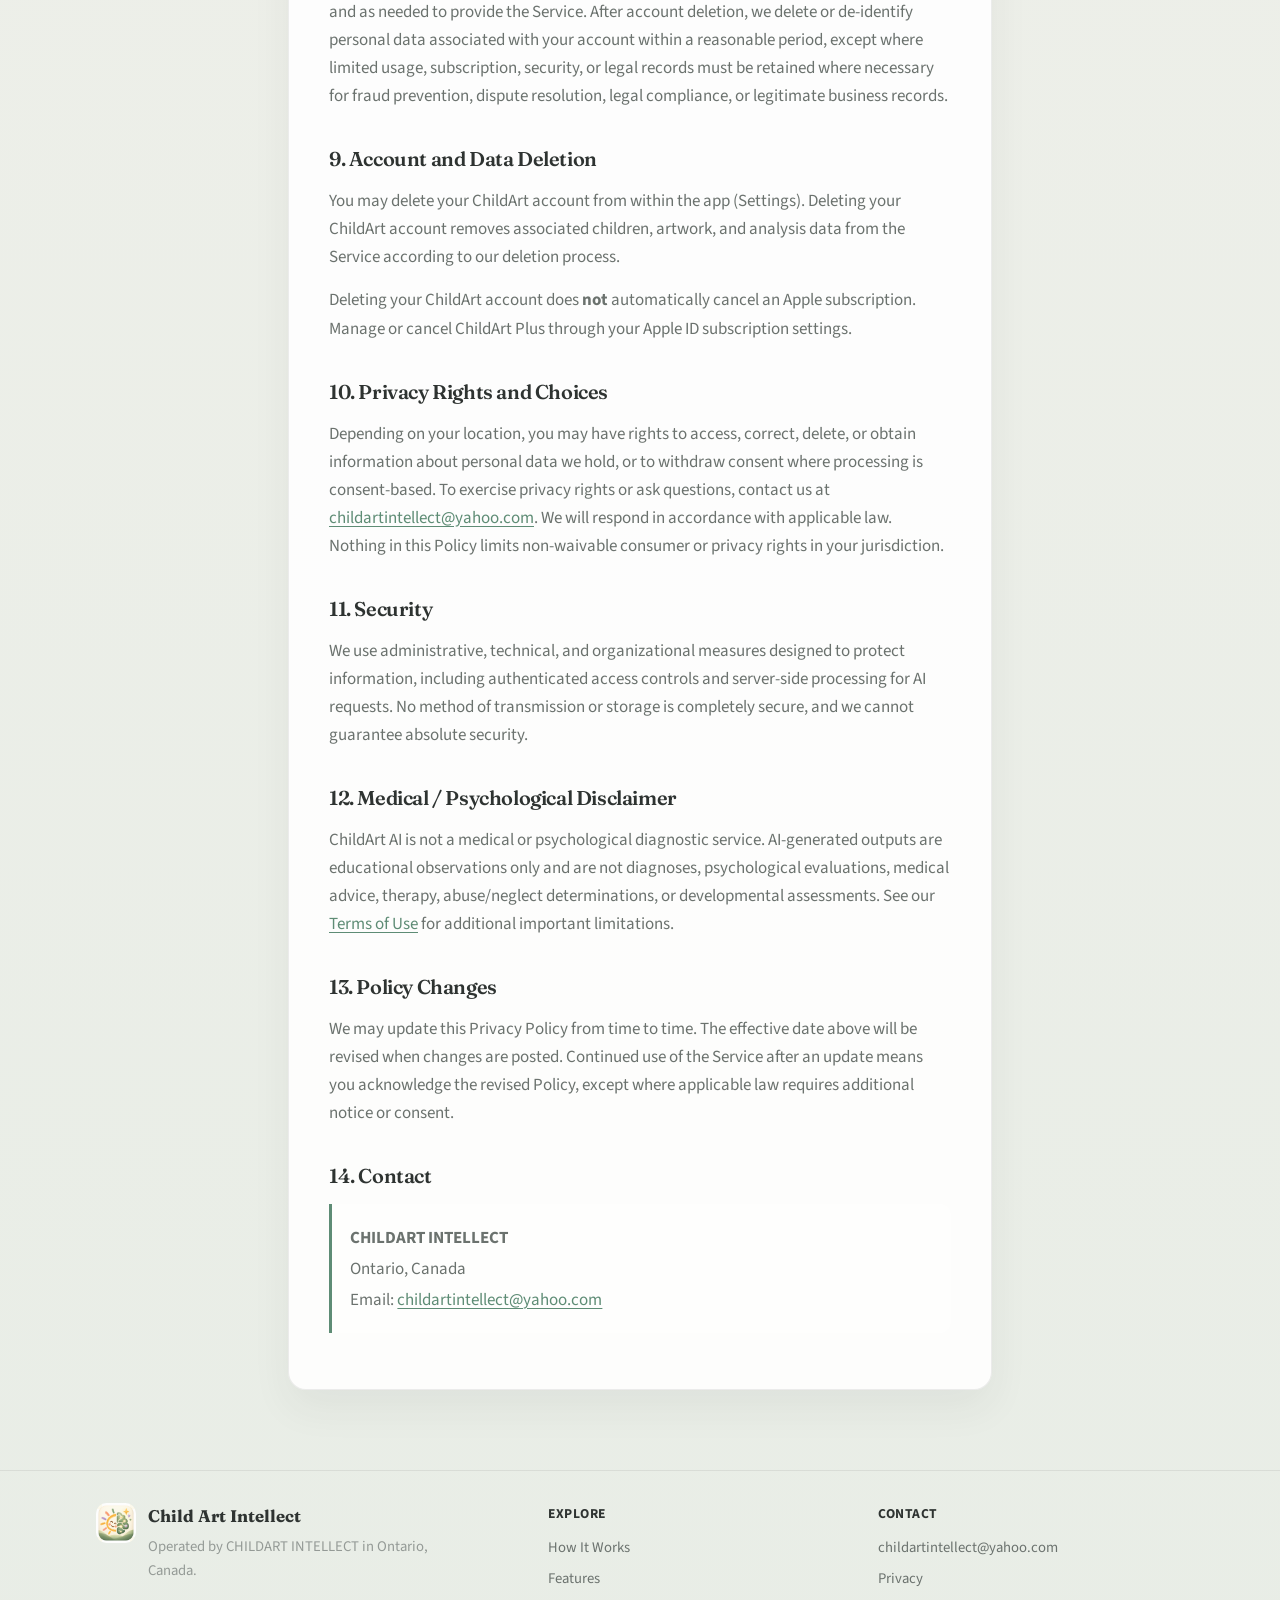
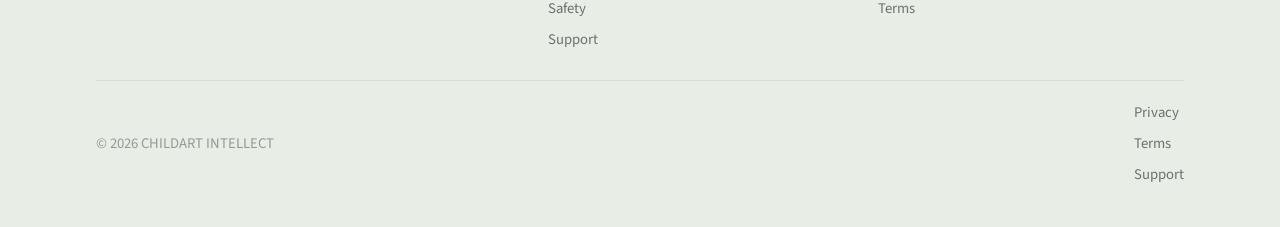
==== commit 89ff4f93: "Expand Child Art Intellect into a polished marketing site. Add How It Works, Features, and Safety pa" ====
--- a/privacy/index.html
+++ b/privacy/index.html
@@ -6,26 +6,44 @@
   <title>ChildArt AI Privacy Policy</title>
   <meta name="description" content="Privacy Policy for ChildArt AI, operated by CHILDART INTELLECT in Ontario, Canada.">
   <link rel="canonical" href="https://www.childartintellect.com/privacy">
+  <meta property="og:type" content="website">
+  <meta property="og:url" content="https://www.childartintellect.com/privacy">
+  <meta property="og:title" content="ChildArt AI Privacy Policy">
+  <meta property="og:description" content="Privacy Policy for ChildArt AI, operated by CHILDART INTELLECT in Ontario, Canada.">
+  <meta property="og:image" content="https://www.childartintellect.com/assets/og-image.png">
+  <link rel="icon" type="image/png" sizes="32x32" href="../assets/favicon-32.png">
+  <link rel="apple-touch-icon" href="../assets/apple-touch-icon.png">
   <link rel="preconnect" href="https://fonts.googleapis.com">
   <link rel="preconnect" href="https://fonts.gstatic.com" crossorigin>
   <link href="https://fonts.googleapis.com/css2?family=Fraunces:opsz,wght@9..144,500;9..144,600&family=Source+Sans+3:wght@400;500;600&display=swap" rel="stylesheet">
   <link rel="stylesheet" href="../styles.css">
 </head>
 <body>
+  <a class="skip-link" href="#main">Skip to content</a>
   <header class="site-header">
-    <div class="site-header__inner">
-      <a class="brand" href="../">ChildArt AI</a>
-      <nav class="nav" aria-label="Primary">
-        <a href="../privacy/" aria-current="page">Privacy</a>
-        <a href="../terms/">Terms</a>
+    <div class="wrap site-header__inner">
+      <a class="brand" href="../">
+        <img class="brand__mark" src="../assets/app-icon.png" width="36" height="36" alt="">
+        <span>Child Art Intellect</span>
+      </a>
+      <button class="nav-toggle" type="button" aria-controls="site-nav" aria-expanded="false" aria-label="Open menu">
+        <span class="nav-toggle__bars" aria-hidden="true"></span>
+      </button>
+      <nav class="nav" id="site-nav" aria-label="Primary">
+
+        <a href="../">Home</a>
+        <a href="../how-it-works/">How It Works</a>
+        <a href="../features/">Features</a>
+        <a href="../safety/">Safety</a>
         <a href="../support/">Support</a>
+
       </nav>
     </div>
   </header>
 
-  <main class="page">
+  <main id="main" class="page">
     <article class="legal-card">
-      <h1>ChildArt AI Privacy Policy</h1>
+<h1>ChildArt AI Privacy Policy</h1>
       <p class="effective-date">Effective date: October 19, 2026</p>
       <p class="lead">
         This Privacy Policy describes how CHILDART INTELLECT (“we,” “us,” or “our”), a sole proprietorship
@@ -188,15 +206,43 @@
   </main>
 
   <footer class="site-footer">
-    <div class="site-footer__inner">
-      <p>© 2026 CHILDART INTELLECT · Ontario, Canada</p>
-      <nav aria-label="Legal">
-        <a href="../privacy/">Privacy</a>
-        <a href="../terms/">Terms</a>
-        <a href="../support/">Support</a>
-        <a href="mailto:childartintellect@yahoo.com">Contact</a>
-      </nav>
+    <div class="wrap">
+      <div class="site-footer__grid">
+        <div class="site-footer__brand">
+          <img src="../assets/app-icon.png" width="40" height="40" alt="">
+          <div>
+            <strong>Child Art Intellect</strong>
+            <p>Operated by CHILDART INTELLECT in Ontario, Canada.</p>
+          </div>
+        </div>
+        <div>
+          <h4>Explore</h4>
+          <nav aria-label="Footer explore">
+            <a href="../how-it-works/">How It Works</a>
+            <a href="../features/">Features</a>
+            <a href="../safety/">Safety</a>
+            <a href="../support/">Support</a>
+          </nav>
+        </div>
+        <div>
+          <h4>Contact</h4>
+          <nav aria-label="Footer contact">
+            <a href="mailto:childartintellect@yahoo.com">childartintellect@yahoo.com</a>
+            <a href="../privacy/">Privacy</a>
+            <a href="../terms/">Terms</a>
+          </nav>
+        </div>
+      </div>
+      <div class="site-footer__bottom">
+        <p>© 2026 CHILDART INTELLECT</p>
+        <nav class="site-footer__legal" aria-label="Legal">
+          <a href="../privacy/">Privacy</a>
+          <a href="../terms/">Terms</a>
+          <a href="../support/">Support</a>
+        </nav>
+      </div>
     </div>
   </footer>
+  <script src="../site.js" defer></script>
 </body>
 </html>
--- a/styles.css
+++ b/styles.css
@@ -5,11 +5,20 @@
   --ink-secondary: #6b726e;
   --ink-tertiary: #949a96;
   --sage: #5e8c75;
+  --sage-deep: #4a735e;
   --sage-soft: #b8d1bf;
+  --amber: #dba361;
+  --blush: #e3ada0;
+  --sky: #9ebdc6;
   --surface: rgba(255, 255, 255, 0.88);
+  --surface-solid: #fffcf8;
   --divider: rgba(0, 0, 0, 0.07);
+  --shadow: 0 18px 40px rgba(46, 51, 49, 0.06);
+  --radius: 1.125rem;
+  --radius-lg: 1.5rem;
   --max: 44rem;
-  --radius: 1.125rem;
+  --wide: 68rem;
+  --focus: 0 0 0 3px rgba(94, 140, 117, 0.35);
 }
 
 *,
@@ -35,29 +44,57 @@
     linear-gradient(180deg, var(--bg-top), var(--bg-bottom));
 }
 
+img {
+  max-width: 100%;
+  height: auto;
+  display: block;
+}
+
 a {
   color: var(--sage);
   text-underline-offset: 0.15em;
 }
 
 a:hover {
-  color: #4a735e;
-}
-
+  color: var(--sage-deep);
+}
+
+:focus-visible {
+  outline: none;
+  box-shadow: var(--focus);
+  border-radius: 0.35rem;
+}
+
+.skip-link {
+  position: absolute;
+  left: 1rem;
+  top: -3rem;
+  z-index: 100;
+  padding: 0.55rem 0.9rem;
+  background: var(--sage);
+  color: #fff;
+  text-decoration: none;
+  border-radius: 0.5rem;
+}
+
+.skip-link:focus {
+  top: 1rem;
+}
+
+.wrap {
+  width: min(100% - 2rem, var(--wide));
+  margin-inline: auto;
+}
+
+/* —— Header —— */
 .site-header {
   position: sticky;
   top: 0;
-  z-index: 20;
+  z-index: 40;
   backdrop-filter: blur(14px);
-  background: rgba(245, 242, 237, 0.86);
+  -webkit-backdrop-filter: blur(14px);
+  background: rgba(245, 242, 237, 0.9);
   border-bottom: 1px solid var(--divider);
-}
-
-.site-header__inner,
-.site-footer__inner,
-.page {
-  width: min(100% - 2rem, 68rem);
-  margin-inline: auto;
 }
 
 .site-header__inner {
@@ -65,28 +102,79 @@
   align-items: center;
   justify-content: space-between;
   gap: 1rem;
-  padding: 0.9rem 0;
+  padding: 0.85rem 0;
 }
 
 .brand {
+  display: inline-flex;
+  align-items: center;
+  gap: 0.65rem;
   font-family: "Fraunces", Georgia, serif;
   font-weight: 600;
-  font-size: 1.15rem;
+  font-size: 1.05rem;
   color: var(--ink);
   text-decoration: none;
   letter-spacing: -0.02em;
 }
 
+.brand:hover {
+  color: var(--sage-deep);
+}
+
+.brand__mark {
+  width: 2.25rem;
+  height: 2.25rem;
+  border-radius: 0.6rem;
+  object-fit: cover;
+  box-shadow: 0 4px 12px rgba(46, 51, 49, 0.12);
+}
+
+.nav-toggle {
+  display: none;
+  align-items: center;
+  justify-content: center;
+  width: 2.75rem;
+  height: 2.75rem;
+  border: 1px solid var(--divider);
+  border-radius: 0.75rem;
+  background: var(--surface);
+  color: var(--ink);
+  cursor: pointer;
+}
+
+.nav-toggle__bars {
+  display: block;
+  width: 1.15rem;
+  height: 2px;
+  background: currentColor;
+  position: relative;
+}
+
+.nav-toggle__bars::before,
+.nav-toggle__bars::after {
+  content: "";
+  position: absolute;
+  left: 0;
+  width: 100%;
+  height: 2px;
+  background: currentColor;
+}
+
+.nav-toggle__bars::before { top: -6px; }
+.nav-toggle__bars::after { top: 6px; }
+
 .nav {
   display: flex;
   flex-wrap: wrap;
-  gap: 0.85rem 1.25rem;
+  align-items: center;
+  gap: 0.35rem 1.15rem;
   font-size: 0.95rem;
 }
 
 .nav a {
   text-decoration: none;
   color: var(--ink-secondary);
+  padding: 0.25rem 0;
 }
 
 .nav a[aria-current="page"],
@@ -94,10 +182,300 @@
   color: var(--sage);
 }
 
+/* —— Buttons —— */
+.btn {
+  display: inline-flex;
+  align-items: center;
+  justify-content: center;
+  gap: 0.4rem;
+  padding: 0.85rem 1.35rem;
+  border-radius: 999px;
+  border: 1px solid transparent;
+  font-family: inherit;
+  font-size: 1rem;
+  font-weight: 600;
+  text-decoration: none;
+  cursor: pointer;
+  transition: transform 0.18s ease, background 0.18s ease, border-color 0.18s ease;
+}
+
+.btn:hover {
+  transform: translateY(-1px);
+}
+
+.btn--primary {
+  background: var(--sage);
+  color: #fff;
+}
+
+.btn--primary:hover {
+  background: var(--sage-deep);
+  color: #fff;
+}
+
+.btn--secondary {
+  background: var(--surface);
+  color: var(--ink);
+  border-color: var(--divider);
+}
+
+.btn--secondary:hover {
+  border-color: var(--sage-soft);
+  color: var(--sage-deep);
+}
+
+.btn-row {
+  display: flex;
+  flex-wrap: wrap;
+  gap: 0.75rem;
+}
+
+/* —— Hero —— */
+.hero {
+  padding: clamp(2.5rem, 6vw, 4.5rem) 0 clamp(2rem, 4vw, 3rem);
+}
+
+.hero__grid {
+  display: grid;
+  grid-template-columns: 1.15fr 0.85fr;
+  gap: clamp(1.5rem, 4vw, 3rem);
+  align-items: center;
+}
+
+.eyebrow {
+  display: inline-flex;
+  align-items: center;
+  gap: 0.45rem;
+  margin: 0 0 1rem;
+  padding: 0.35rem 0.75rem;
+  border-radius: 999px;
+  background: rgba(94, 140, 117, 0.12);
+  color: var(--sage-deep);
+  font-size: 0.85rem;
+  font-weight: 600;
+}
+
+.hero h1,
+.page-hero h1,
+.section-title {
+  margin: 0 0 1rem;
+  font-family: "Fraunces", Georgia, serif;
+  font-weight: 600;
+  letter-spacing: -0.03em;
+  line-height: 1.15;
+  color: var(--ink);
+}
+
+.hero h1 {
+  font-size: clamp(2.1rem, 5vw, 3.15rem);
+}
+
+.lede,
+.page-hero p,
+.section-lede {
+  margin: 0 0 1.5rem;
+  color: var(--ink-secondary);
+  font-size: 1.125rem;
+  max-width: 38rem;
+}
+
+.hero__visual {
+  display: flex;
+  justify-content: center;
+}
+
+.hero__icon-frame {
+  width: min(100%, 22rem);
+  aspect-ratio: 1;
+  padding: 1.25rem;
+  border-radius: 2rem;
+  background:
+    radial-gradient(circle at 30% 20%, rgba(219, 163, 97, 0.18), transparent 45%),
+    radial-gradient(circle at 80% 70%, rgba(184, 209, 191, 0.5), transparent 50%),
+    var(--surface);
+  border: 1px solid var(--divider);
+  box-shadow: var(--shadow);
+}
+
+.hero__icon-frame img {
+  width: 100%;
+  height: 100%;
+  object-fit: cover;
+  border-radius: 1.5rem;
+}
+
+/* —— Sections —— */
+.section {
+  padding: clamp(2.5rem, 5vw, 4rem) 0;
+}
+
+.section--tight {
+  padding-top: 1rem;
+}
+
+.section-head {
+  max-width: 40rem;
+  margin-bottom: 1.75rem;
+}
+
+.section-title {
+  font-size: clamp(1.6rem, 3vw, 2.1rem);
+}
+
+.section-lede {
+  margin-bottom: 0;
+  font-size: 1.05rem;
+}
+
+.card-grid {
+  display: grid;
+  gap: 1rem;
+  grid-template-columns: repeat(3, 1fr);
+}
+
+.card-grid--2 {
+  grid-template-columns: repeat(2, 1fr);
+}
+
+.card-grid--4 {
+  grid-template-columns: repeat(4, 1fr);
+}
+
+.card {
+  padding: 1.35rem 1.4rem;
+  background: var(--surface);
+  border: 1px solid var(--divider);
+  border-radius: var(--radius);
+  box-shadow: var(--shadow);
+}
+
+.card h3 {
+  margin: 0 0 0.5rem;
+  font-family: "Fraunces", Georgia, serif;
+  font-size: 1.15rem;
+  font-weight: 600;
+  letter-spacing: -0.02em;
+}
+
+.card p,
+.card li {
+  margin: 0;
+  color: var(--ink-secondary);
+  font-size: 0.98rem;
+}
+
+.card ol,
+.card ul {
+  margin: 0.5rem 0 0;
+  padding-left: 1.15rem;
+  color: var(--ink-secondary);
+}
+
+.step-num {
+  display: inline-flex;
+  align-items: center;
+  justify-content: center;
+  width: 2rem;
+  height: 2rem;
+  margin-bottom: 0.75rem;
+  border-radius: 999px;
+  background: rgba(94, 140, 117, 0.14);
+  color: var(--sage-deep);
+  font-size: 0.9rem;
+  font-weight: 700;
+}
+
+.panel {
+  padding: clamp(1.5rem, 4vw, 2.25rem);
+  background: var(--surface);
+  border: 1px solid var(--divider);
+  border-radius: var(--radius-lg);
+  box-shadow: var(--shadow);
+}
+
+.panel--sage {
+  background:
+    linear-gradient(145deg, rgba(94, 140, 117, 0.12), rgba(255, 255, 255, 0.75));
+}
+
+.panel h2 {
+  margin: 0 0 0.75rem;
+  font-family: "Fraunces", Georgia, serif;
+  font-size: clamp(1.4rem, 3vw, 1.85rem);
+  letter-spacing: -0.02em;
+}
+
+.panel p {
+  margin: 0 0 1rem;
+  color: var(--ink-secondary);
+}
+
+.panel p:last-child {
+  margin-bottom: 0;
+}
+
+.compare {
+  display: grid;
+  grid-template-columns: 1fr 1fr;
+  gap: 1rem;
+}
+
+.compare__col h3 {
+  margin: 0 0 0.75rem;
+  font-family: "Fraunces", Georgia, serif;
+  font-size: 1.2rem;
+}
+
+.compare__col ul {
+  margin: 0;
+  padding-left: 1.15rem;
+  color: var(--ink-secondary);
+}
+
+.compare__col li {
+  margin-bottom: 0.45rem;
+}
+
+.note {
+  margin-top: 1rem;
+  color: var(--ink-tertiary);
+  font-size: 0.95rem;
+}
+
+/* —— Page hero (inner pages) —— */
+.page-hero {
+  padding: clamp(2rem, 5vw, 3.25rem) 0 0.5rem;
+}
+
+.page-hero h1 {
+  font-size: clamp(1.9rem, 4vw, 2.6rem);
+}
+
 .page {
-  padding: 2.5rem 0 4rem;
-}
-
+  padding: 2rem 0 4rem;
+}
+
+.content-stack {
+  display: grid;
+  gap: 1rem;
+  max-width: 46rem;
+}
+
+.content-stack .card h3 {
+  font-size: 1.2rem;
+}
+
+.safety-list {
+  margin: 1rem 0 0;
+  padding-left: 1.2rem;
+  color: var(--ink-secondary);
+}
+
+.safety-list li {
+  margin-bottom: 0.65rem;
+}
+
+/* —— Legal —— */
 .legal-card {
   max-width: var(--max);
   margin: 0 auto;
@@ -105,7 +483,7 @@
   background: var(--surface);
   border: 1px solid var(--divider);
   border-radius: var(--radius);
-  box-shadow: 0 18px 40px rgba(46, 51, 49, 0.05);
+  box-shadow: var(--shadow);
 }
 
 .legal-card h1 {
@@ -134,10 +512,6 @@
   font-size: 1.25rem;
   font-weight: 600;
   letter-spacing: -0.02em;
-}
-
-.legal-card h2:first-of-type {
-  margin-top: 0;
 }
 
 .legal-card p,
@@ -176,7 +550,8 @@
 }
 
 .contact-box {
-  margin-top: 1.5rem;
+  margin-top: 0.5rem;
+  margin-bottom: 1rem;
   padding: 1rem 1.15rem;
   border-left: 3px solid var(--sage);
   background: rgba(255, 255, 255, 0.55);
@@ -187,91 +562,166 @@
   margin: 0.2rem 0;
 }
 
-.home-hero {
-  max-width: 36rem;
-  margin: 3rem auto 2rem;
-  text-align: center;
-}
-
-.home-hero h1 {
-  margin: 0 0 0.75rem;
-  font-family: "Fraunces", Georgia, serif;
-  font-size: clamp(2rem, 5vw, 2.75rem);
-  letter-spacing: -0.03em;
-}
-
-.home-hero p {
-  margin: 0 0 1.5rem;
-  color: var(--ink-secondary);
-}
-
-.home-links {
+.topic-list {
   display: grid;
-  gap: 1rem;
-  max-width: 28rem;
-  margin: 0 auto 3rem;
-}
-
-.home-link {
+  gap: 0.75rem;
+  margin: 0;
+  padding: 0;
+  list-style: none;
+}
+
+.topic-list li {
+  padding: 0.95rem 1.1rem;
+  background: rgba(255, 255, 255, 0.55);
+  border: 1px solid var(--divider);
+  border-radius: 0.9rem;
+  color: var(--ink-secondary);
+}
+
+.topic-list strong {
   display: block;
-  padding: 1.1rem 1.25rem;
-  text-decoration: none;
+  margin-bottom: 0.2rem;
   color: var(--ink);
-  background: var(--surface);
-  border: 1px solid var(--divider);
-  border-radius: var(--radius);
-  transition: border-color 0.2s ease, transform 0.2s ease;
-}
-
-.home-link:hover {
-  border-color: var(--sage-soft);
-  transform: translateY(-1px);
-}
-
-.home-link strong {
-  display: block;
-  font-family: "Fraunces", Georgia, serif;
-  font-size: 1.15rem;
-  margin-bottom: 0.25rem;
-}
-
-.home-link span {
-  color: var(--ink-secondary);
-  font-size: 0.95rem;
-}
-
+  font-family: "Fraunces", Georgia, serif;
+  font-weight: 600;
+}
+
+/* —— Footer —— */
 .site-footer {
   border-top: 1px solid var(--divider);
-  padding: 1.5rem 0 2.25rem;
+  padding: 2rem 0 2.5rem;
   color: var(--ink-tertiary);
-  font-size: 0.9rem;
-}
-
-.site-footer__inner {
+  font-size: 0.92rem;
+  margin-top: 1rem;
+}
+
+.site-footer__grid {
+  display: grid;
+  gap: 1.5rem;
+  grid-template-columns: 1.4fr 1fr 1fr;
+}
+
+.site-footer__brand {
+  display: flex;
+  gap: 0.75rem;
+  align-items: flex-start;
+}
+
+.site-footer__brand img {
+  width: 2.5rem;
+  height: 2.5rem;
+  border-radius: 0.65rem;
+}
+
+.site-footer__brand strong {
+  display: block;
+  color: var(--ink);
+  font-family: "Fraunces", Georgia, serif;
+  font-size: 1.05rem;
+  margin-bottom: 0.25rem;
+}
+
+.site-footer__brand p {
+  margin: 0;
+  max-width: 18rem;
+}
+
+.site-footer h4 {
+  margin: 0 0 0.65rem;
+  color: var(--ink);
+  font-size: 0.85rem;
+  text-transform: uppercase;
+  letter-spacing: 0.04em;
+}
+
+.site-footer nav {
+  display: grid;
+  gap: 0.4rem;
+}
+
+.site-footer a {
+  text-decoration: none;
+  color: var(--ink-secondary);
+}
+
+.site-footer a:hover {
+  color: var(--sage);
+}
+
+.site-footer__bottom {
   display: flex;
   flex-wrap: wrap;
   gap: 0.75rem 1.5rem;
   justify-content: space-between;
   align-items: center;
-}
-
-.site-footer nav {
+  margin-top: 1.75rem;
+  padding-top: 1.25rem;
+  border-top: 1px solid var(--divider);
+}
+
+.site-footer__bottom p {
+  margin: 0;
+}
+
+.site-footer__legal {
   display: flex;
+  flex-wrap: wrap;
   gap: 1rem;
 }
 
-.site-footer a {
-  text-decoration: none;
-  color: var(--ink-secondary);
-}
-
-.site-footer a:hover {
-  color: var(--sage);
-}
-
-@media (max-width: 640px) {
+/* —— Responsive —— */
+@media (max-width: 900px) {
+  .hero__grid,
+  .compare,
+  .site-footer__grid {
+    grid-template-columns: 1fr;
+  }
+
+  .card-grid,
+  .card-grid--2,
+  .card-grid--4 {
+    grid-template-columns: 1fr 1fr;
+  }
+}
+
+@media (max-width: 720px) {
+  .nav-toggle {
+    display: inline-flex;
+  }
+
+  .nav {
+    display: none;
+    width: 100%;
+    flex-direction: column;
+    align-items: stretch;
+    gap: 0;
+    padding: 0.35rem 0 0.75rem;
+  }
+
+  .nav.is-open {
+    display: flex;
+  }
+
+  .nav a {
+    padding: 0.7rem 0.25rem;
+    border-bottom: 1px solid var(--divider);
+  }
+
   .site-header__inner {
+    flex-wrap: wrap;
+  }
+
+  .card-grid,
+  .card-grid--2,
+  .card-grid--4 {
+    grid-template-columns: 1fr;
+  }
+
+  .btn-row {
     flex-direction: column;
-    align-items: flex-start;
-  }
-}
+  }
+
+  .btn {
+    width: 100%;
+  }
+}
